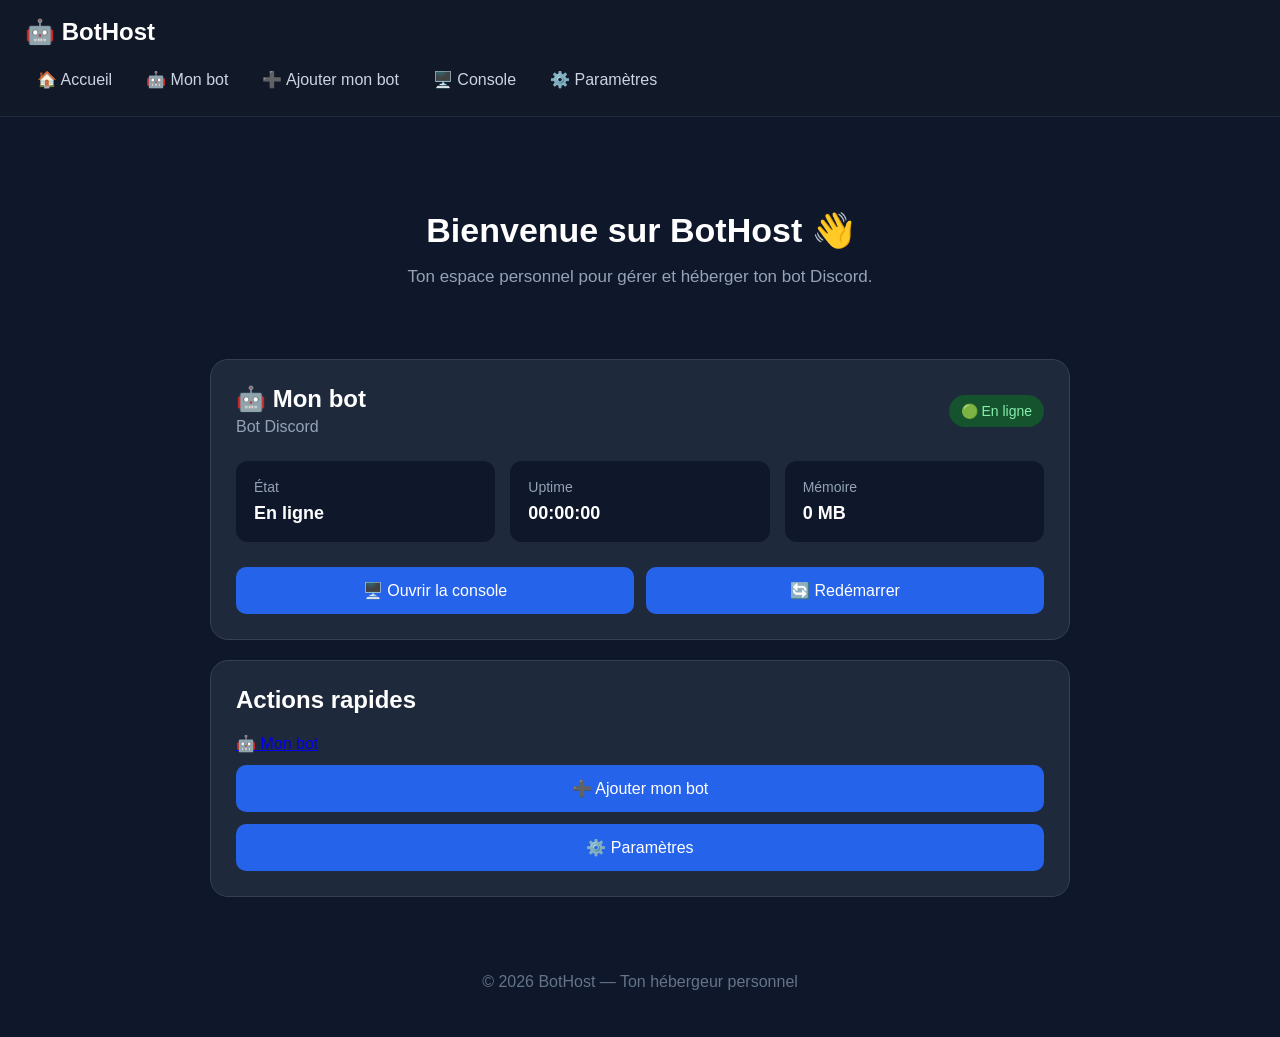
==== index.html @ 2821991b "Update index.html" ====
<!DOCTYPE html>
<html lang="fr">

<head>
    <meta charset="UTF-8">
    <meta name="viewport" content="width=device-width, initial-scale=1.0">

    <title>BotHost</title>

    <link rel="stylesheet" href="style.css">
</head>

<body>

    <header class="navbar">

        <div class="logo">
            🤖 BotHost
        </div>

        <nav>
            <a href="index.html">🏠 Accueil</a>
            <a href="bot.html">🤖 Mon bot</a>
            <a href="#">➕ Ajouter mon bot</a>
            <a href="#">🖥️ Console</a>
            <a href="#">⚙️ Paramètres</a>
        </nav>

    </header>

    <main>

        <section class="hero">

            <h1>Bienvenue sur BotHost 👋</h1>

            <p>
                Ton espace personnel pour gérer et héberger ton bot Discord.
            </p>

        </section>

        <section class="bot-card">

            <div class="bot-header">

                <div>
                    <h2>🤖 Mon bot</h2>
                    <p>Bot Discord</p>
                </div>

                <span class="status">
                    🟢 En ligne
                </span>

            </div>

            <div class="bot-info">

                <div>
                    <span>État</span>
                    <strong>En ligne</strong>
                </div>

                <div>
                    <span>Uptime</span>
                    <strong>00:00:00</strong>
                </div>

                <div>
                    <span>Mémoire</span>
                    <strong>0 MB</strong>
                </div>

            </div>

            <div class="buttons">

                <button>
                    🖥️ Ouvrir la console
                </button>

                <button>
                    🔄 Redémarrer
                </button>

            </div>

        </section>

        <section class="quick-actions">

            <h2>Actions rapides</h2>

            <a href="bot.html" class="main-button">
                🤖 Mon bot
            </a>

            <button>
                ➕ Ajouter mon bot
            </button>

            <button>
                ⚙️ Paramètres
            </button>

        </section>

    </main>

    <footer>

        <p>© 2026 BotHost — Ton hébergeur personnel</p>

    </footer>

</body>

    </html>
---- style.css ----
* {
    box-sizing: border-box;
}

body {
    margin: 0;
    font-family: Arial, sans-serif;
    background: #0f172a;
    color: white;
}

/* Navigation */

.navbar {
    padding: 18px 25px;
    background: #111827;
    border-bottom: 1px solid #1e293b;
}

.logo {
    font-size: 24px;
    font-weight: bold;
    margin-bottom: 15px;
}

nav {
    display: flex;
    gap: 10px;
    flex-wrap: wrap;
}

nav a {
    color: #cbd5e1;
    text-decoration: none;
    padding: 9px 12px;
    border-radius: 8px;
}

nav a:hover {
    background: #1e293b;
    color: white;
}

/* Contenu */

main {
    max-width: 900px;
    margin: auto;
    padding: 30px 20px;
}

.hero {
    padding: 35px 20px;
    text-align: center;
}

.hero h1 {
    font-size: 34px;
    margin-bottom: 12px;
}

.hero p {
    color: #94a3b8;
    font-size: 17px;
}

/* Carte du bot */

.bot-card {
    background: #1e293b;
    border: 1px solid #334155;
    border-radius: 18px;
    padding: 25px;
    margin-top: 20px;
}

.bot-header {
    display: flex;
    justify-content: space-between;
    align-items: center;
    gap: 15px;
}

.bot-header h2 {
    margin: 0 0 5px;
}

.bot-header p {
    margin: 0;
    color: #94a3b8;
}

.status {
    background: #14532d;
    color: #86efac;
    padding: 8px 12px;
    border-radius: 20px;
    font-size: 14px;
}

/* Informations */

.bot-info {
    display: grid;
    grid-template-columns: repeat(3, 1fr);
    gap: 15px;
    margin: 25px 0;
}

.bot-info div {
    background: #0f172a;
    padding: 18px;
    border-radius: 12px;
}

.bot-info span {
    display: block;
    color: #94a3b8;
    font-size: 14px;
    margin-bottom: 8px;
}

.bot-info strong {
    font-size: 18px;
}

/* Boutons */

.buttons {
    display: flex;
    gap: 12px;
}

button {
    flex: 1;
    padding: 14px;
    border: none;
    border-radius: 10px;
    background: #2563eb;
    color: white;
    font-size: 16px;
    cursor: pointer;
}

button:hover {
    background: #1d4ed8;
}

/* Actions rapides */

.quick-actions {
    background: #1e293b;
    border: 1px solid #334155;
    border-radius: 18px;
    padding: 25px;
    margin-top: 20px;
}

.quick-actions h2 {
    margin-top: 0;
}

.quick-actions button {
    display: block;
    width: 100%;
    margin-top: 12px;
}

/* Pied de page */

footer {
    text-align: center;
    padding: 30px;
    color: #64748b;
}

/* Téléphone */

@media (max-width: 600px) {

    .bot-header {
        flex-direction: column;
        align-items: flex-start;
    }

    .bot-info {
        grid-template-columns: 1fr;
    }

    .buttons {
        flex-direction: column;
    }

    nav {
        flex-direction: column;
    }

    nav a {
        display: block;
        text-align: left;
    }
    }
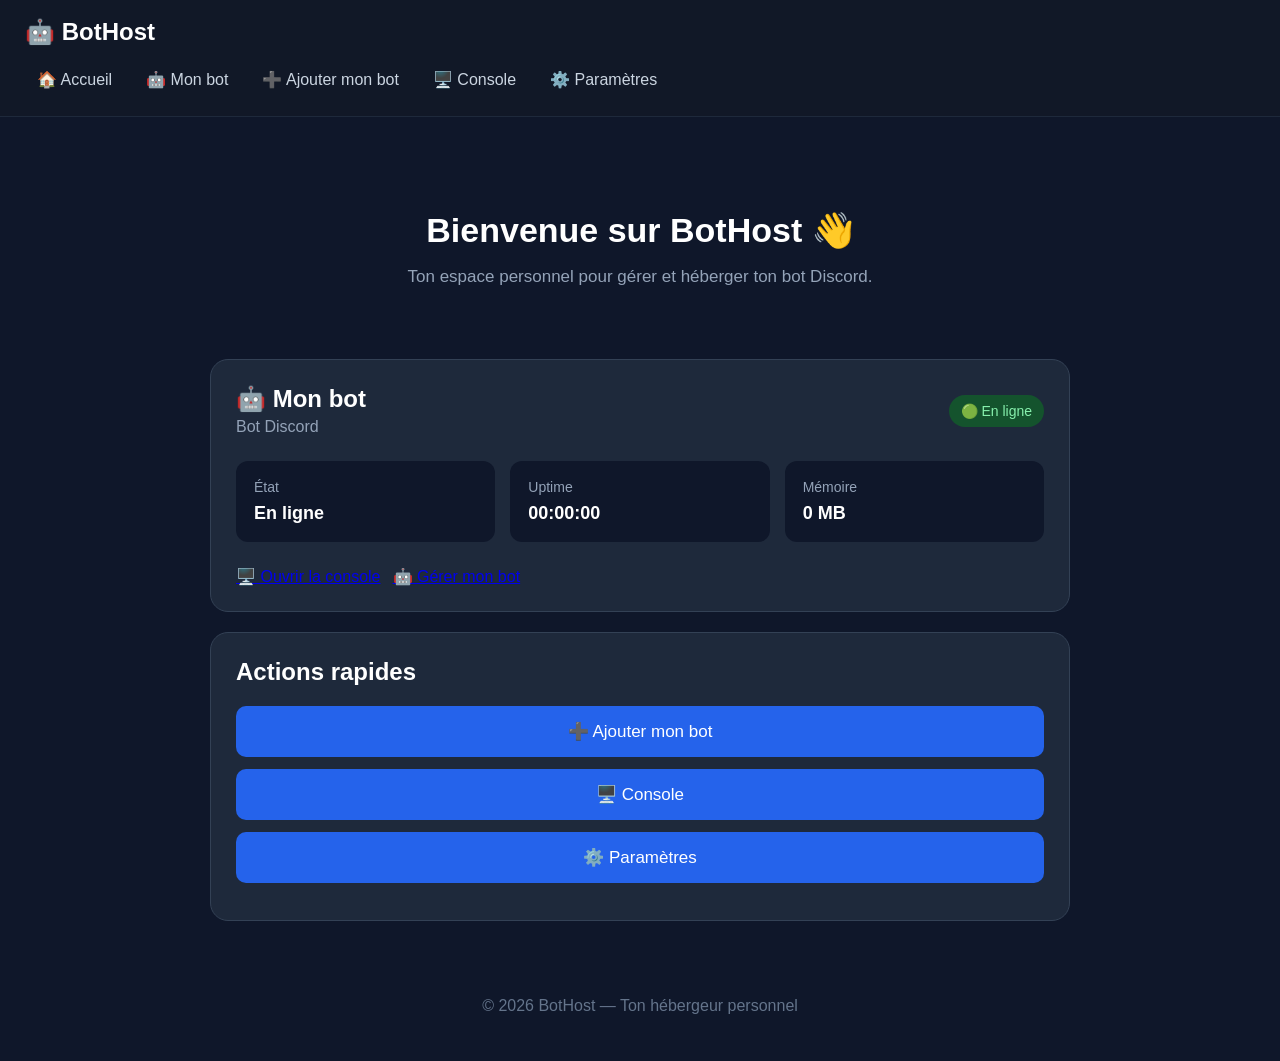
==== commit da8154b3: "Update index.html" ====
--- a/index.html
+++ b/index.html
@@ -12,107 +12,107 @@
 
 <body>
 
-    <header class="navbar">
+<header class="navbar">
 
-        <div class="logo">
-            🤖 BotHost
+    <div class="logo">
+        🤖 BotHost
+    </div>
+
+    <nav>
+        <a href="index.html">🏠 Accueil</a>
+        <a href="bot.html">🤖 Mon bot</a>
+        <a href="add.html">➕ Ajouter mon bot</a>
+        <a href="console.html">🖥️ Console</a>
+        <a href="settings.html">⚙️ Paramètres</a>
+    </nav>
+
+</header>
+
+<main>
+
+    <section class="hero">
+
+        <h1>Bienvenue sur BotHost 👋</h1>
+
+        <p>
+            Ton espace personnel pour gérer et héberger ton bot Discord.
+        </p>
+
+    </section>
+
+    <section class="bot-card">
+
+        <div class="bot-header">
+
+            <div>
+                <h2>🤖 Mon bot</h2>
+                <p>Bot Discord</p>
+            </div>
+
+            <span class="status">
+                🟢 En ligne
+            </span>
+
         </div>
 
-        <nav>
-            <a href="index.html">🏠 Accueil</a>
-            <a href="bot.html">🤖 Mon bot</a>
-            <a href="#">➕ Ajouter mon bot</a>
-            <a href="#">🖥️ Console</a>
-            <a href="#">⚙️ Paramètres</a>
-        </nav>
+        <div class="bot-info">
 
-    </header>
-
-    <main>
-
-        <section class="hero">
-
-            <h1>Bienvenue sur BotHost 👋</h1>
-
-            <p>
-                Ton espace personnel pour gérer et héberger ton bot Discord.
-            </p>
-
-        </section>
-
-        <section class="bot-card">
-
-            <div class="bot-header">
-
-                <div>
-                    <h2>🤖 Mon bot</h2>
-                    <p>Bot Discord</p>
-                </div>
-
-                <span class="status">
-                    🟢 En ligne
-                </span>
-
+            <div>
+                <span>État</span>
+                <strong>En ligne</strong>
             </div>
 
-            <div class="bot-info">
-
-                <div>
-                    <span>État</span>
-                    <strong>En ligne</strong>
-                </div>
-
-                <div>
-                    <span>Uptime</span>
-                    <strong>00:00:00</strong>
-                </div>
-
-                <div>
-                    <span>Mémoire</span>
-                    <strong>0 MB</strong>
-                </div>
-
+            <div>
+                <span>Uptime</span>
+                <strong>00:00:00</strong>
             </div>
 
-            <div class="buttons">
-
-                <button>
-                    🖥️ Ouvrir la console
-                </button>
-
-                <button>
-                    🔄 Redémarrer
-                </button>
-
+            <div>
+                <span>Mémoire</span>
+                <strong>0 MB</strong>
             </div>
 
-        </section>
+        </div>
 
-        <section class="quick-actions">
+        <div class="buttons">
 
-            <h2>Actions rapides</h2>
-
-            <a href="bot.html" class="main-button">
-                🤖 Mon bot
+            <a href="console.html" class="button">
+                🖥️ Ouvrir la console
             </a>
 
-            <button>
-                ➕ Ajouter mon bot
-            </button>
+            <a href="bot.html" class="button">
+                🤖 Gérer mon bot
+            </a>
 
-            <button>
-                ⚙️ Paramètres
-            </button>
+        </div>
 
-        </section>
+    </section>
 
-    </main>
+    <section class="quick-actions">
 
-    <footer>
+        <h2>Actions rapides</h2>
 
-        <p>© 2026 BotHost — Ton hébergeur personnel</p>
+        <a href="add.html" class="main-button">
+            ➕ Ajouter mon bot
+        </a>
 
-    </footer>
+        <a href="console.html" class="main-button">
+            🖥️ Console
+        </a>
+
+        <a href="settings.html" class="main-button">
+            ⚙️ Paramètres
+        </a>
+
+    </section>
+
+</main>
+
+<footer>
+
+    <p>© 2026 BotHost — Ton hébergeur personnel</p>
+
+</footer>
 
 </body>
 
--- a/style.css
+++ b/style.css
@@ -9,7 +9,9 @@
     color: white;
 }
 
-/* Navigation */
+/* =========================
+   NAVIGATION
+========================= */
 
 .navbar {
     padding: 18px 25px;
@@ -34,6 +36,7 @@
     text-decoration: none;
     padding: 9px 12px;
     border-radius: 8px;
+    transition: 0.2s;
 }
 
 nav a:hover {
@@ -41,7 +44,9 @@
     color: white;
 }
 
-/* Contenu */
+/* =========================
+   CONTENU PRINCIPAL
+========================= */
 
 main {
     max-width: 900px;
@@ -64,7 +69,9 @@
     font-size: 17px;
 }
 
-/* Carte du bot */
+/* =========================
+   CARTE DU BOT
+========================= */
 
 .bot-card {
     background: #1e293b;
@@ -90,6 +97,10 @@
     color: #94a3b8;
 }
 
+/* =========================
+   STATUT
+========================= */
+
 .status {
     background: #14532d;
     color: #86efac;
@@ -98,7 +109,9 @@
     font-size: 14px;
 }
 
-/* Informations */
+/* =========================
+   INFORMATIONS DU BOT
+========================= */
 
 .bot-info {
     display: grid;
@@ -124,7 +137,9 @@
     font-size: 18px;
 }
 
-/* Boutons */
+/* =========================
+   BOUTONS
+========================= */
 
 .buttons {
     display: flex;
@@ -140,13 +155,42 @@
     color: white;
     font-size: 16px;
     cursor: pointer;
+    transition: 0.2s;
 }
 
 button:hover {
     background: #1d4ed8;
 }
 
-/* Actions rapides */
+button:active {
+    transform: scale(0.98);
+}
+
+/* =========================
+   BOUTON LIEN
+========================= */
+
+.main-button {
+    display: block;
+    width: 100%;
+    margin: 12px 0;
+    padding: 15px;
+    border-radius: 10px;
+    background: #2563eb;
+    color: white;
+    text-decoration: none;
+    font-size: 17px;
+    text-align: center;
+    transition: 0.2s;
+}
+
+.main-button:hover {
+    background: #1d4ed8;
+}
+
+/* =========================
+   ACTIONS RAPIDES
+========================= */
 
 .quick-actions {
     background: #1e293b;
@@ -166,7 +210,97 @@
     margin-top: 12px;
 }
 
-/* Pied de page */
+/* =========================
+   FORMULAIRE
+========================= */
+
+.form-group {
+    margin-bottom: 18px;
+}
+
+.form-group label {
+    display: block;
+    margin-bottom: 8px;
+    color: #cbd5e1;
+}
+
+.form-group input,
+.form-group select {
+    width: 100%;
+    padding: 13px;
+    border: 1px solid #334155;
+    border-radius: 10px;
+    background: #0f172a;
+    color: white;
+    font-size: 16px;
+    outline: none;
+}
+
+.form-group input:focus,
+.form-group select:focus {
+    border-color: #2563eb;
+}
+
+/* =========================
+   CONSOLE
+========================= */
+
+.console-card {
+    background: #1e293b;
+    border: 1px solid #334155;
+    border-radius: 18px;
+    padding: 25px;
+}
+
+.console-header {
+    display: flex;
+    justify-content: space-between;
+    align-items: center;
+    margin-bottom: 15px;
+}
+
+.console {
+    background: #020617;
+    border-radius: 12px;
+    padding: 18px;
+    min-height: 280px;
+    font-family: monospace;
+    overflow-x: auto;
+    margin-bottom: 15px;
+}
+
+.console p {
+    margin: 8px 0;
+    color: #cbd5e1;
+}
+
+/* =========================
+   PARAMÈTRES
+========================= */
+
+.setting {
+    display: flex;
+    justify-content: space-between;
+    align-items: center;
+    gap: 20px;
+    padding: 18px 0;
+    border-bottom: 1px solid #334155;
+}
+
+.setting p {
+    color: #94a3b8;
+    margin: 7px 0 0;
+}
+
+.setting input {
+    width: 20px;
+    height: 20px;
+    flex-shrink: 0;
+}
+
+/* =========================
+   PIED DE PAGE
+========================= */
 
 footer {
     text-align: center;
@@ -174,9 +308,44 @@
     color: #64748b;
 }
 
-/* Téléphone */
+/* =========================
+   VERSION TÉLÉPHONE
+========================= */
 
 @media (max-width: 600px) {
+
+    .navbar {
+        padding: 16px;
+    }
+
+    .logo {
+        font-size: 22px;
+    }
+
+    nav {
+        flex-direction: column;
+    }
+
+    nav a {
+        display: block;
+        text-align: left;
+    }
+
+    main {
+        padding: 20px 15px;
+    }
+
+    .hero {
+        padding: 25px 10px;
+    }
+
+    .hero h1 {
+        font-size: 28px;
+    }
+
+    .hero p {
+        font-size: 15px;
+    }
 
     .bot-header {
         flex-direction: column;
@@ -191,12 +360,18 @@
         flex-direction: column;
     }
 
-    nav {
-        flex-direction: column;
-    }
-
-    nav a {
-        display: block;
-        text-align: left;
-    }
-    }
+    .bot-card,
+    .quick-actions,
+    .console-card {
+        padding: 20px;
+    }
+
+    .console {
+        min-height: 240px;
+        font-size: 13px;
+    }
+
+    .setting {
+        align-items: flex-start;
+    }
+    }
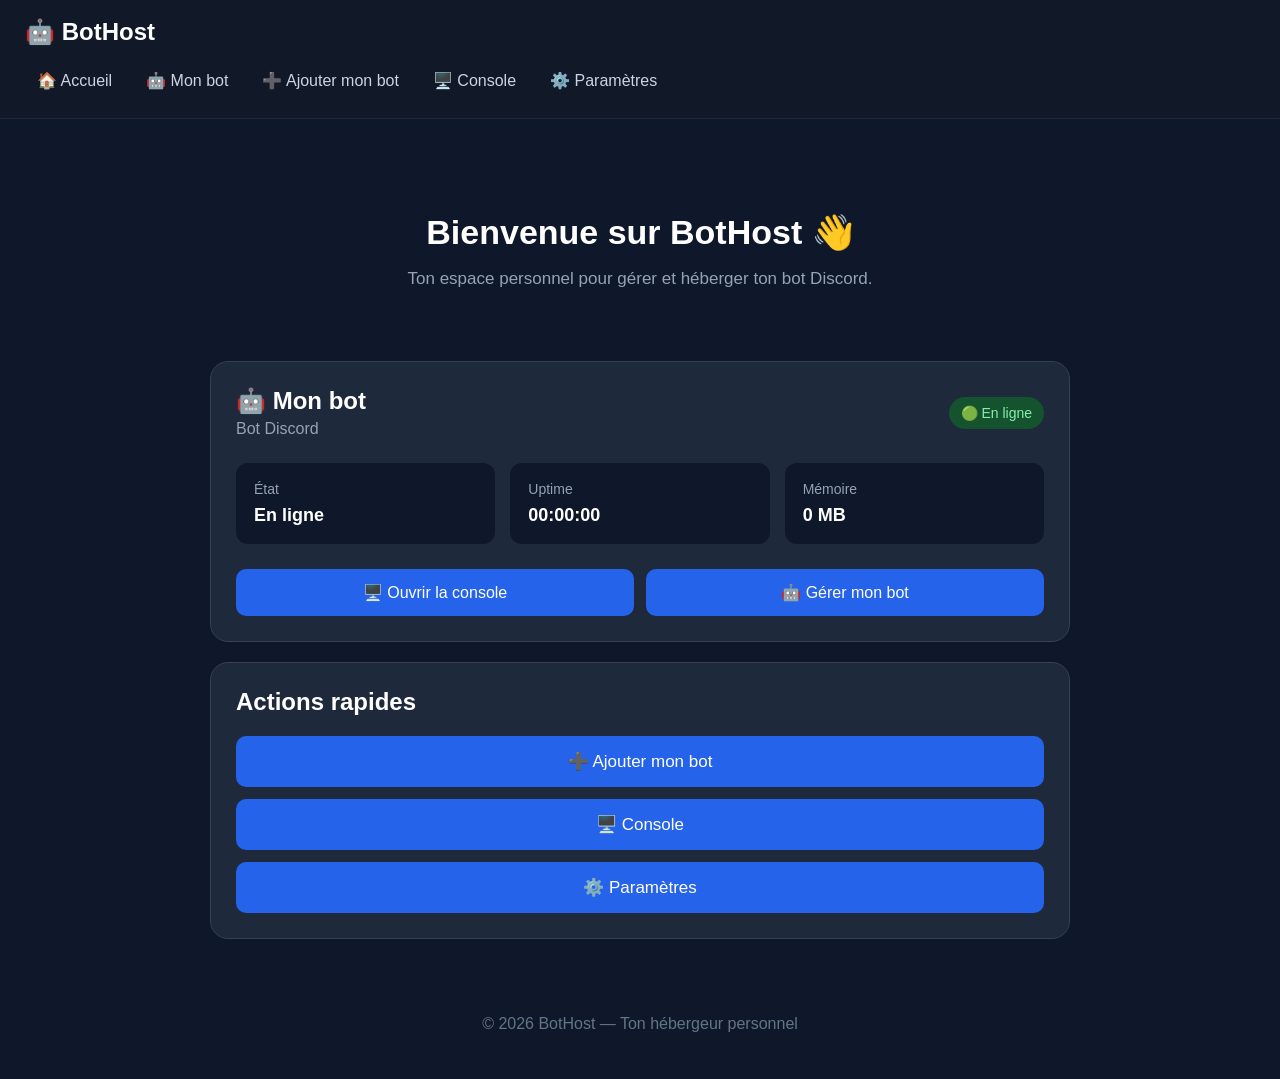
==== commit e6ec9e6c: "Update index.html" ====
--- a/index.html
+++ b/index.html
@@ -114,6 +114,8 @@
 
 </footer>
 
+<script src="script.js"></script>
+
 </body>
 
-    </html>
+                            </html>
--- a/style.css
+++ b/style.css
@@ -34,7 +34,7 @@
 nav a {
     color: #cbd5e1;
     text-decoration: none;
-    padding: 9px 12px;
+    padding: 10px 12px;
     border-radius: 8px;
     transition: 0.2s;
 }
@@ -45,7 +45,7 @@
 }
 
 /* =========================
-   CONTENU PRINCIPAL
+   CONTENU
 ========================= */
 
 main {
@@ -70,7 +70,7 @@
 }
 
 /* =========================
-   CARTE DU BOT
+   CARTE BOT
 ========================= */
 
 .bot-card {
@@ -110,7 +110,7 @@
 }
 
 /* =========================
-   INFORMATIONS DU BOT
+   INFORMATIONS
 ========================= */
 
 .bot-info {
@@ -146,7 +146,8 @@
     gap: 12px;
 }
 
-button {
+button,
+.button {
     flex: 1;
     padding: 14px;
     border: none;
@@ -155,37 +156,19 @@
     color: white;
     font-size: 16px;
     cursor: pointer;
-    transition: 0.2s;
-}
-
-button:hover {
-    background: #1d4ed8;
-}
-
-button:active {
-    transform: scale(0.98);
-}
-
-/* =========================
-   BOUTON LIEN
-========================= */
-
-.main-button {
-    display: block;
-    width: 100%;
-    margin: 12px 0;
-    padding: 15px;
-    border-radius: 10px;
-    background: #2563eb;
-    color: white;
     text-decoration: none;
-    font-size: 17px;
     text-align: center;
     transition: 0.2s;
 }
 
-.main-button:hover {
+button:hover,
+.button:hover {
     background: #1d4ed8;
+}
+
+button:active,
+.button:active {
+    transform: scale(0.98);
 }
 
 /* =========================
@@ -204,10 +187,22 @@
     margin-top: 0;
 }
 
-.quick-actions button {
+.main-button {
     display: block;
     width: 100%;
     margin-top: 12px;
+    padding: 15px;
+    border-radius: 10px;
+    background: #2563eb;
+    color: white;
+    text-decoration: none;
+    font-size: 17px;
+    text-align: center;
+    transition: 0.2s;
+}
+
+.main-button:hover {
+    background: #1d4ed8;
 }
 
 /* =========================
@@ -299,7 +294,7 @@
 }
 
 /* =========================
-   PIED DE PAGE
+   FOOTER
 ========================= */
 
 footer {
@@ -309,7 +304,7 @@
 }
 
 /* =========================
-   VERSION TÉLÉPHONE
+   TÉLÉPHONE
 ========================= */
 
 @media (max-width: 600px) {
@@ -374,4 +369,4 @@
     .setting {
         align-items: flex-start;
     }
-    }
+}
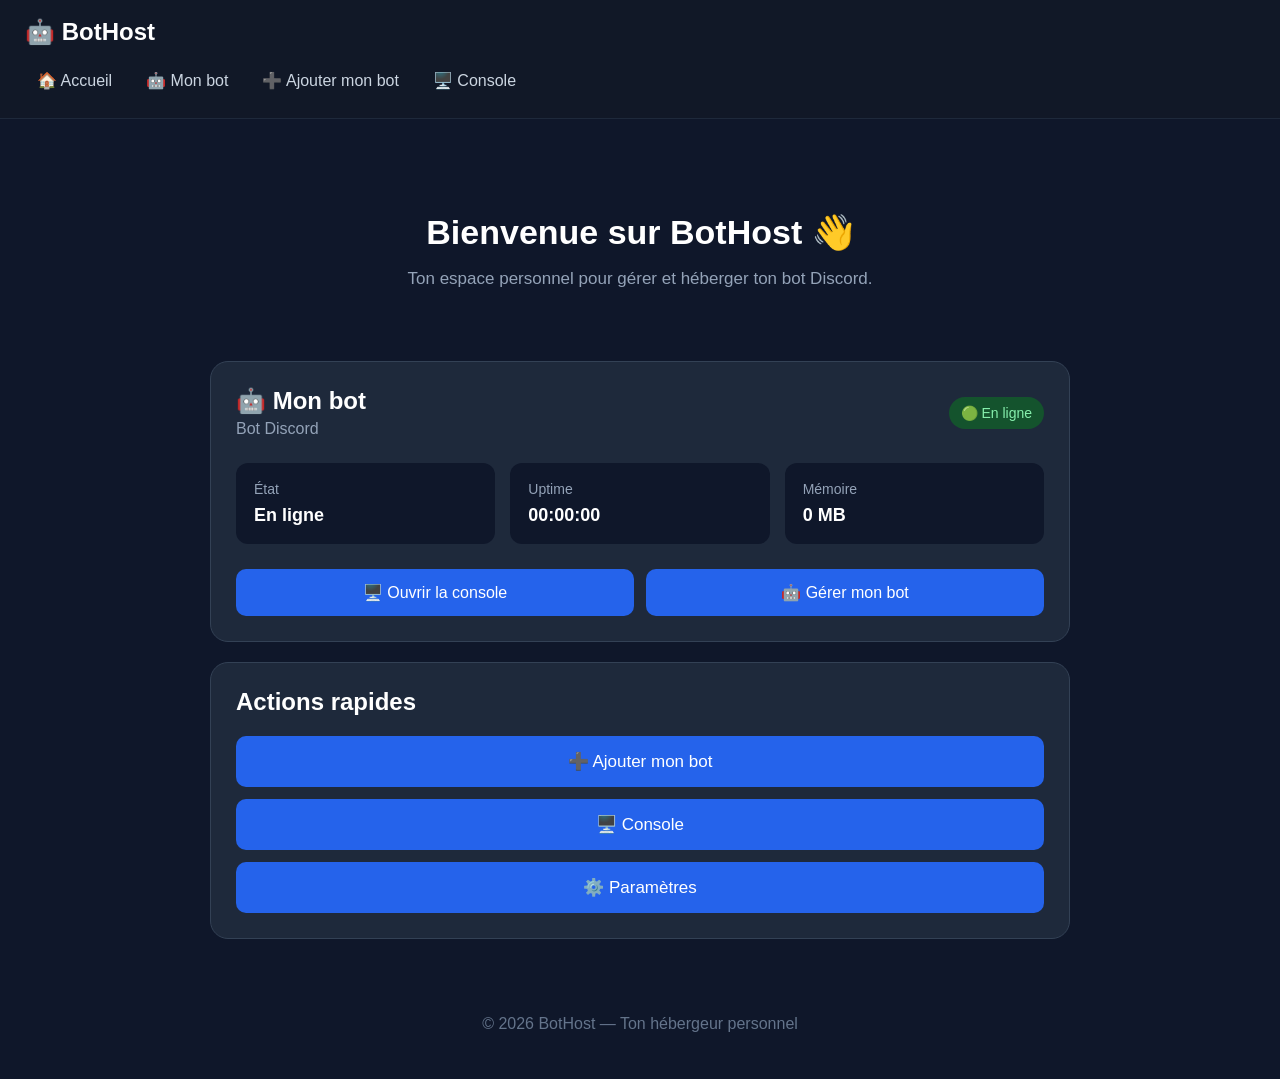
==== commit 359adafc: "Update index.html" ====
--- a/index.html
+++ b/index.html
@@ -21,9 +21,8 @@
     <nav>
         <a href="index.html">🏠 Accueil</a>
         <a href="bot.html">🤖 Mon bot</a>
-        <a href="add.html">➕ Ajouter mon bot</a>
+        <a href="ajouter.html">➕ Ajouter mon bot</a>
         <a href="console.html">🖥️ Console</a>
-        <a href="settings.html">⚙️ Paramètres</a>
     </nav>
 
 </header>
@@ -92,7 +91,7 @@
 
         <h2>Actions rapides</h2>
 
-        <a href="add.html" class="main-button">
+        <a href="ajouter.html" class="main-button">
             ➕ Ajouter mon bot
         </a>
 
@@ -100,7 +99,7 @@
             🖥️ Console
         </a>
 
-        <a href="settings.html" class="main-button">
+        <a href="parametres.html" class="main-button">
             ⚙️ Paramètres
         </a>
 
@@ -118,4 +117,4 @@
 
 </body>
 
-                            </html>
+    </html>
